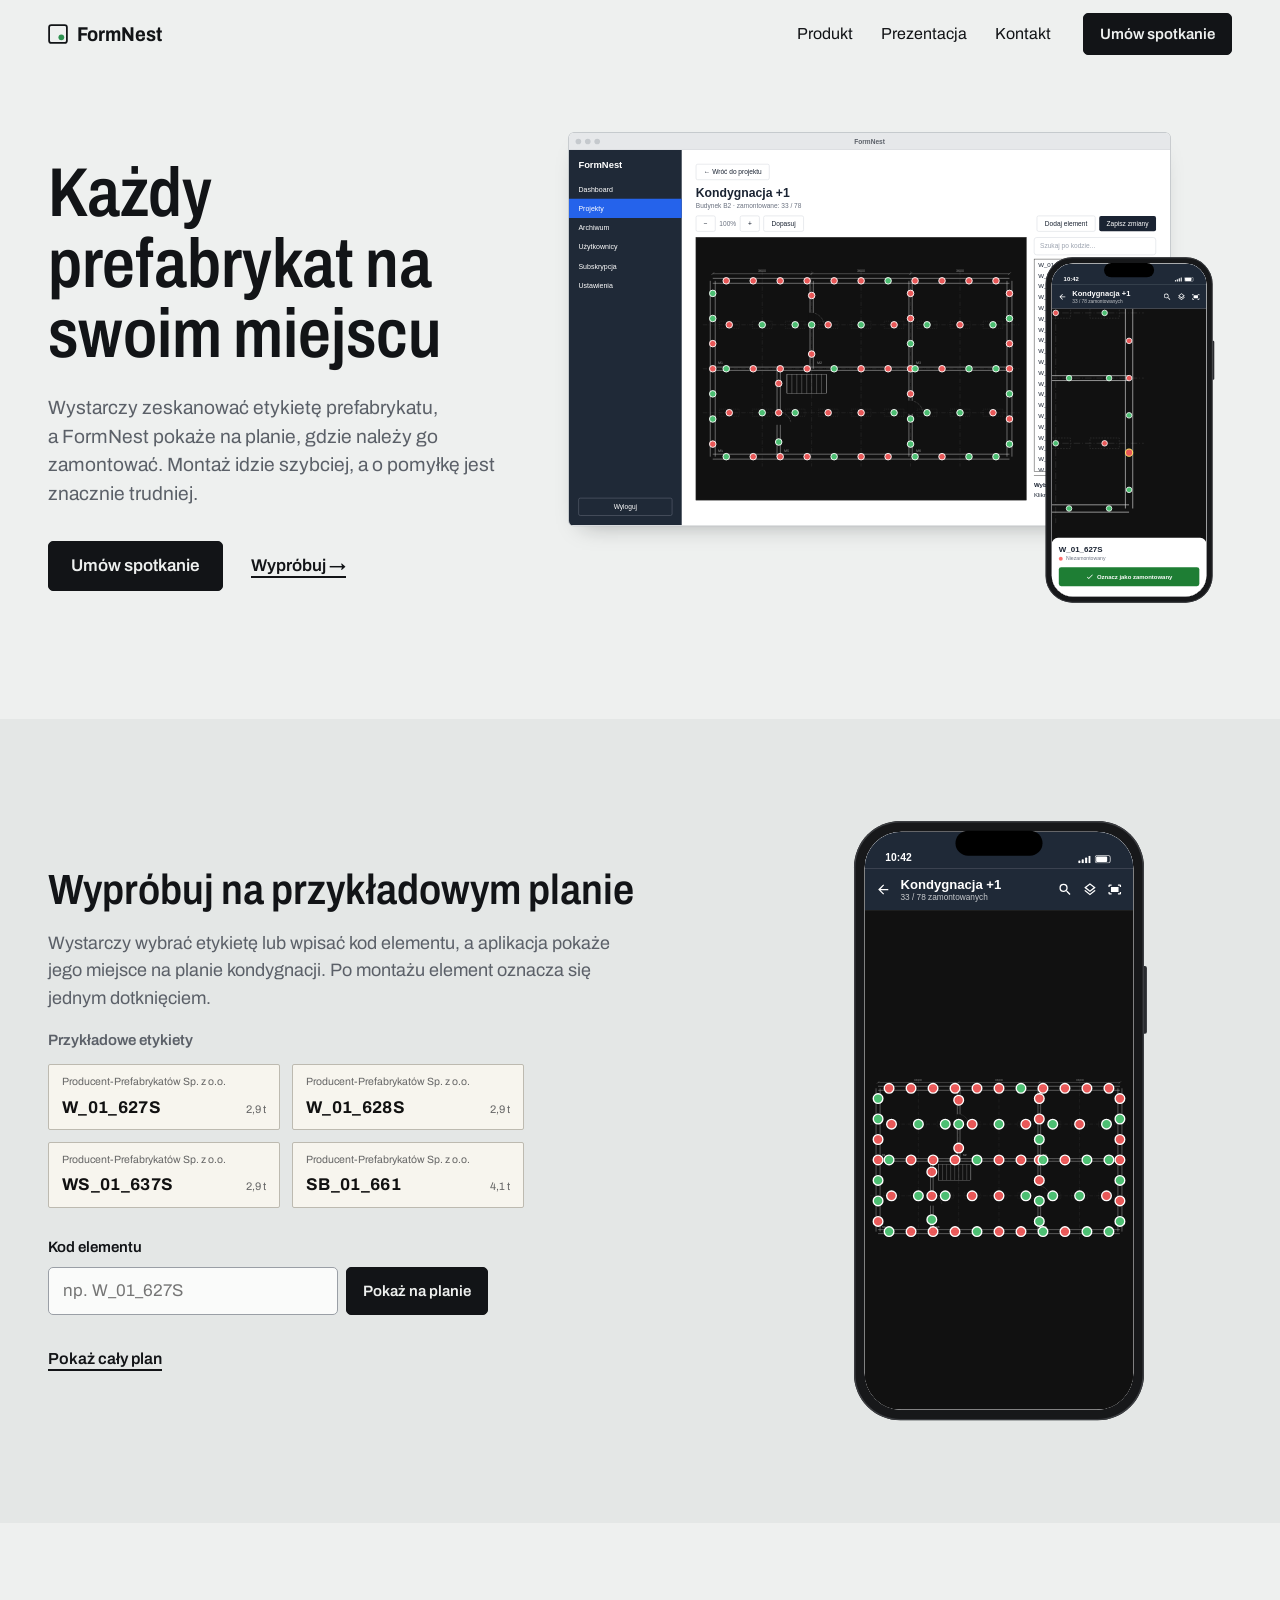
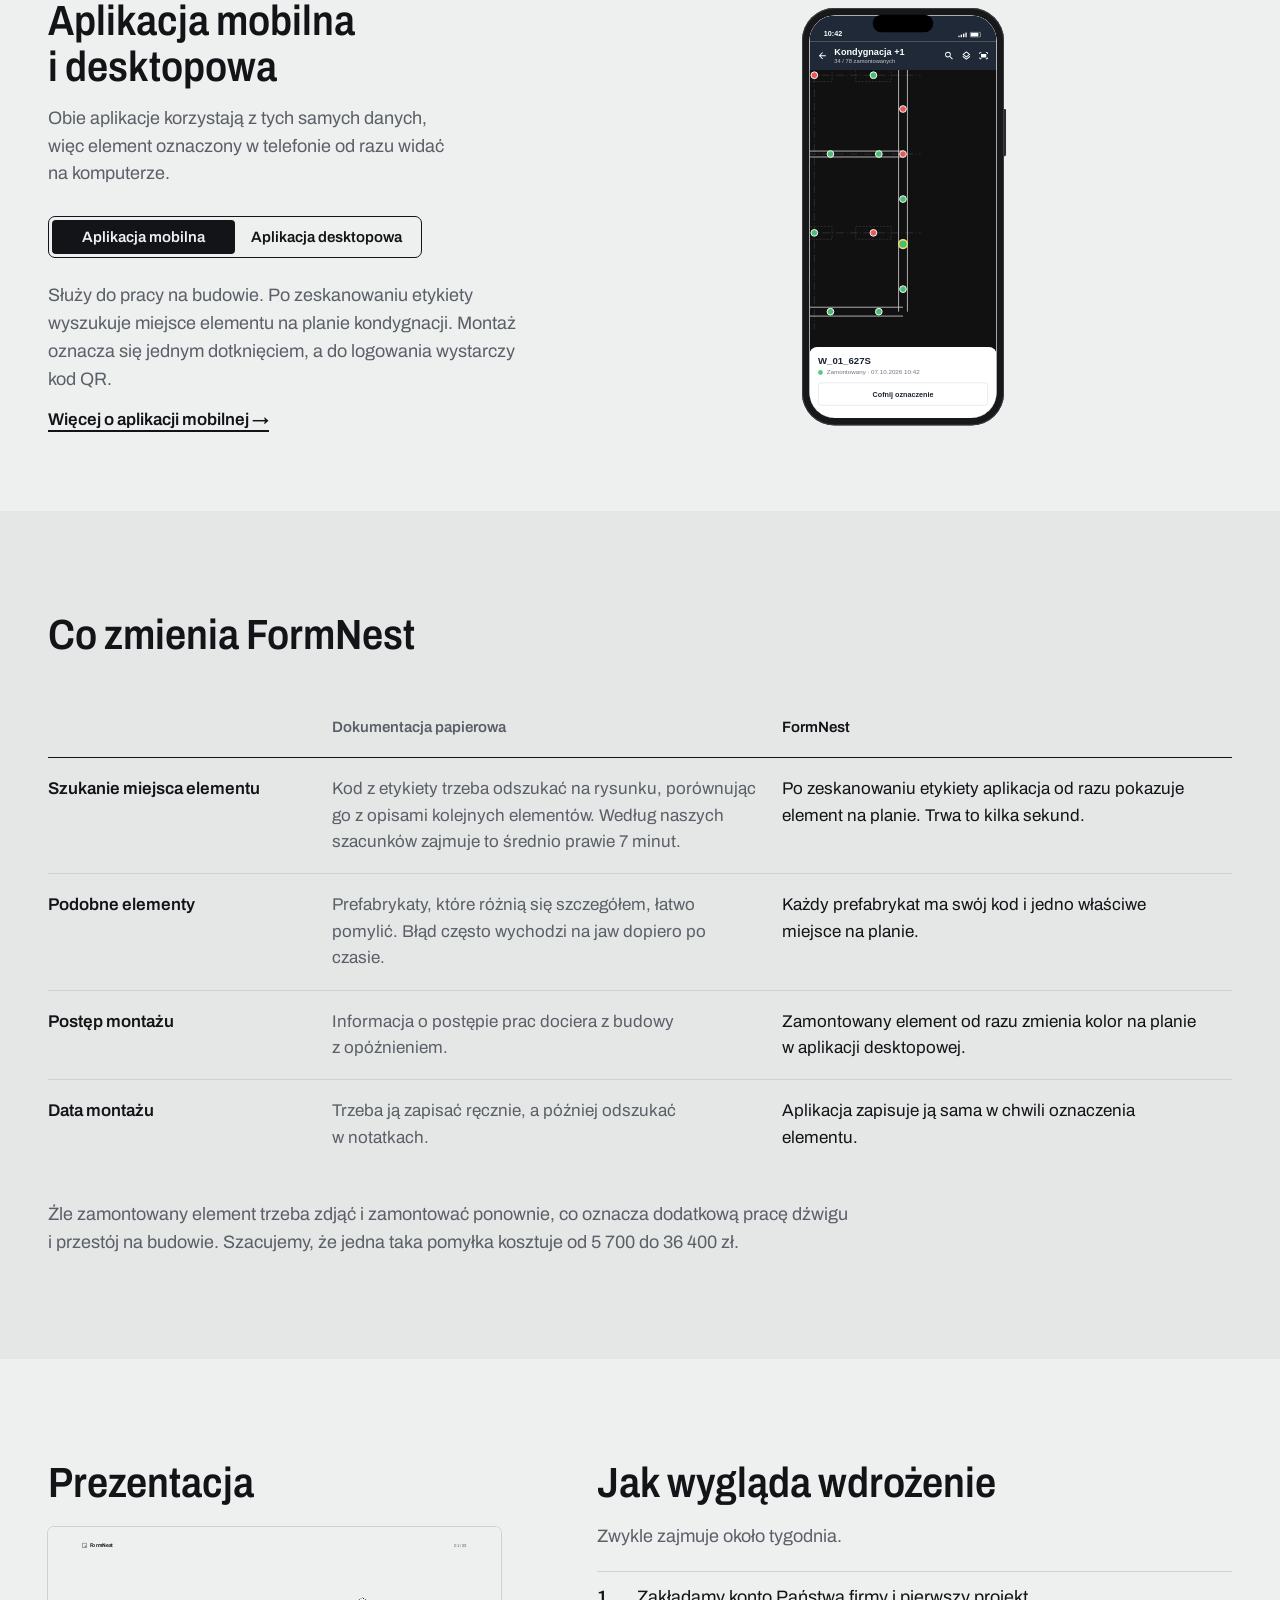
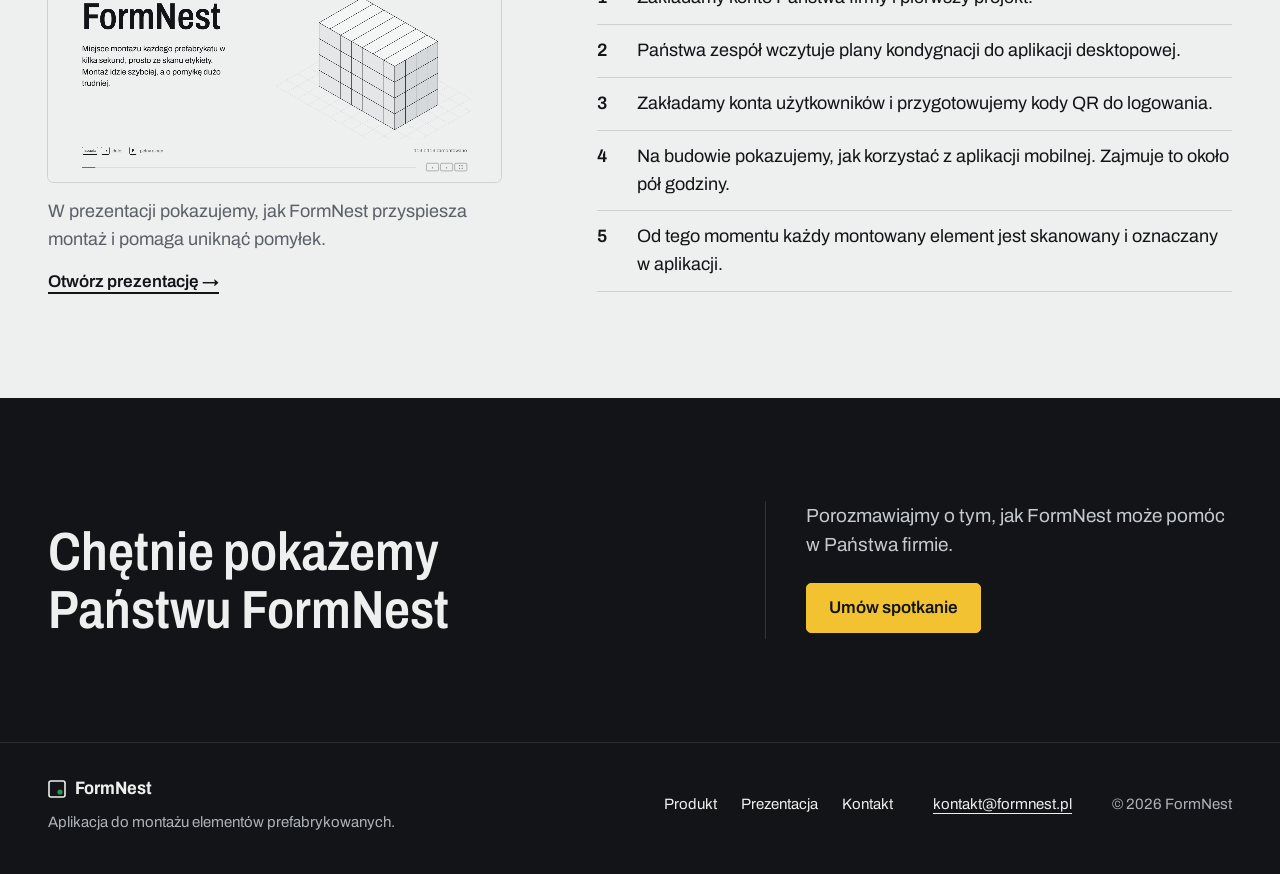
==== index.html @ f55871e3 "Initial commit" ====
<!doctype html>
<html lang="pl">
<head>
<meta charset="utf-8">
<meta name="viewport" content="width=device-width, initial-scale=1">
<title>FormNest · aplikacja do montażu prefabrykatów</title>
<meta name="description" content="Wystarczy zeskanować etykietę prefabrykatu, a FormNest pokaże na planie, gdzie należy go zamontować. Montaż idzie szybciej, a o pomyłkę jest znacznie trudniej.">
<meta property="og:title" content="FormNest · aplikacja do montażu prefabrykatów">
<meta property="og:description" content="Wystarczy zeskanować etykietę prefabrykatu, a FormNest pokaże na planie, gdzie należy go zamontować.">
<meta property="og:type" content="website">
<meta property="og:locale" content="pl_PL">
<meta name="theme-color" content="#EEF0EF">
<link rel="icon" href="favicon.svg" type="image/svg+xml">
<link rel="preconnect" href="https://fonts.googleapis.com">
<link rel="preconnect" href="https://fonts.gstatic.com" crossorigin>
<link href="https://fonts.googleapis.com/css2?family=Archivo:wdth,wght@62..125,300..800&display=swap" rel="stylesheet">
<link rel="stylesheet" href="css/style.css">
</head>
<body>
<a class="skip" href="#tresc">Przejdź do treści</a>
<header class="top" id="top">
  <div class="wrap top-in">
    <a class="brand" href="index.html" aria-label="FormNest, strona główna"><svg width="20" height="20" viewBox="0 0 18 18" aria-hidden="true"><rect x="1" y="1" width="16" height="16" rx="2" fill="none" stroke="currentColor" stroke-width="1.6"/><circle cx="12" cy="12" r="2.6" fill="#2E9150"/></svg>FormNest</a>
    <nav class="menu" id="menu" aria-label="Główna nawigacja">
      <a href="produkt.html">Produkt</a>
      <a href="prezentacja/index.html">Prezentacja</a>
      <a href="kontakt.html">Kontakt</a>
    </nav>
    <a class="btn btn-sm top-cta" href="kontakt.html">Umów spotkanie</a>
    <button class="menu-btn" type="button" aria-expanded="false" aria-controls="menu">Menu</button>
  </div>
</header>

<main id="tresc">
  <section class="hero">
    <div class="wrap hero-grid">
      <div class="hero-copy">
        <h1>Każdy prefabrykat na swoim miejscu</h1>
        <p class="lead">Wystarczy zeskanować etykietę prefabrykatu, a FormNest pokaże na planie, gdzie należy go zamontować. Montaż idzie szybciej, a o pomyłkę jest znacznie trudniej.</p>
        <div class="actions">
          <a class="btn" href="kontakt.html">Umów spotkanie</a>
          <a class="link" href="#demo">Wypróbuj</a>
        </div>
      </div>
      <div data-mock="hero" role="img" aria-label="Aplikacja desktopowa z planem kondygnacji +1 i telefon, na którym zaznaczony jest element W_01_627S"></div>
    </div>
  </section>

  <section class="sec sec-alt" id="demo">
    <div class="wrap demo">
      <div class="demo-copy">
        <h2>Wypróbuj na przykładowym planie</h2>
        <p>Wystarczy wybrać etykietę lub wpisać kod elementu, a aplikacja pokaże jego miejsce na planie kondygnacji. Po montażu element oznacza się jednym dotknięciem.</p>
        <p class="demo-k" id="demo-k">Przykładowe etykiety</p>
        <div class="demo-labels" role="group" aria-labelledby="demo-k"></div>
        <form class="demo-form" id="demo-form" novalidate>
          <label for="demo-code">Kod elementu</label>
          <div class="demo-row">
            <input type="text" id="demo-code" name="code" autocomplete="off" autocapitalize="characters" spellcheck="false" placeholder="np. W_01_627S">
            <button class="btn btn-sm" type="submit">Pokaż na planie</button>
          </div>
          <p class="demo-msg" id="demo-msg" aria-live="polite"></p>
        </form>
        <button class="link demo-reset" type="button" id="demo-reset">Pokaż cały plan</button>
      </div>
      <div class="demo-phone" id="demo-phone" role="group" aria-label="Podgląd aplikacji mobilnej"></div>
    </div>
  </section>

  <section class="sec sec-apps" id="aplikacje">
    <div class="wrap apps" data-switch>
      <div class="apps-side">
        <h2>Aplikacja mobilna i desktopowa</h2>
        <p class="apps-intro">Obie aplikacje korzystają z tych samych danych, więc element oznaczony w telefonie od razu widać na komputerze.</p>
        <div class="switch" role="tablist" aria-label="Aplikacje FormNest">
          <span class="switch-pill" aria-hidden="true"></span>
          <button type="button" role="tab" id="sw-m" aria-controls="ap-m">Aplikacja mobilna</button>
          <button type="button" role="tab" id="sw-d" aria-controls="ap-d">Aplikacja desktopowa</button>
        </div>
        <div class="apps-copy">
          <div class="app-pane" role="tabpanel" id="ap-m" aria-labelledby="sw-m">
            <p>Służy do pracy na budowie. Po zeskanowaniu etykiety wyszukuje miejsce elementu na planie kondygnacji. Montaż oznacza się jednym dotknięciem, a do logowania wystarczy kod QR.</p>
            <a class="link" href="produkt.html#mobilna">Więcej o aplikacji mobilnej</a>
          </div>
          <div class="app-pane" role="tabpanel" id="ap-d" aria-labelledby="sw-d">
            <p>Służy do zarządzania projektami i planami. Plany wczytuje się prosto z projektu CAD, a na bieżąco widać, które elementy są już zamontowane i kiedy.</p>
            <a class="link" href="produkt.html#desktopowa">Więcej o aplikacji desktopowej</a>
          </div>
        </div>
      </div>
      <div class="apps-stage" aria-hidden="true">
        <div class="app-vis is-phone"><div data-mock="crew"></div></div>
        <div class="app-vis is-desk"><div data-mock="sync"></div></div>
      </div>
    </div>
  </section>

  <section class="sec sec-alt" id="porownanie">
    <div class="wrap">
      <header class="sec-head">
        <h2>Co zmienia FormNest</h2>
      </header>
      <div class="table-wrap">
        <table class="compare">
          <thead><tr><th scope="col"><span class="sr">Obszar</span></th><th scope="col">Dokumentacja papierowa</th><th scope="col" class="is-fn">FormNest</th></tr></thead>
          <tbody>
            <tr><th scope="row">Szukanie miejsca elementu</th><td data-label="Dokumentacja papierowa">Kod z etykiety trzeba odszukać na rysunku, porównując go z opisami kolejnych elementów. Według naszych szacunków zajmuje to średnio prawie 7 minut.</td><td class="is-fn" data-label="FormNest">Po zeskanowaniu etykiety aplikacja od razu pokazuje element na planie. Trwa to kilka sekund.</td></tr>
            <tr><th scope="row">Podobne elementy</th><td data-label="Dokumentacja papierowa">Prefabrykaty, które różnią się szczegółem, łatwo pomylić. Błąd często wychodzi na jaw dopiero po czasie.</td><td class="is-fn" data-label="FormNest">Każdy prefabrykat ma swój kod i jedno właściwe miejsce na planie.</td></tr>
            <tr><th scope="row">Postęp montażu</th><td data-label="Dokumentacja papierowa">Informacja o postępie prac dociera z budowy z opóźnieniem.</td><td class="is-fn" data-label="FormNest">Zamontowany element od razu zmienia kolor na planie w aplikacji desktopowej.</td></tr>
            <tr><th scope="row">Data montażu</th><td data-label="Dokumentacja papierowa">Trzeba ją zapisać ręcznie, a później odszukać w notatkach.</td><td class="is-fn" data-label="FormNest">Aplikacja zapisuje ją sama w chwili oznaczenia elementu.</td></tr>
          </tbody>
        </table>
      </div>
      <p class="after-table">Źle zamontowany element trzeba zdjąć i zamontować ponownie, co oznacza dodatkową pracę dźwigu i przestój na budowie. Szacujemy, że jedna taka pomyłka kosztuje od 5 700 do 36 400 zł.</p>
    </div>
  </section>

  <section class="sec" id="start">
    <div class="wrap start">
      <div class="start-deck">
        <h2>Prezentacja</h2>
        <a class="deck-thumb" href="prezentacja/index.html" aria-label="Otwórz prezentację FormNest">
          <iframe src="prezentacja/index.html#2" title="Pierwszy slajd prezentacji FormNest" tabindex="-1" aria-hidden="true" loading="lazy"></iframe>
        </a>
        <p>W prezentacji pokazujemy, jak FormNest przyspiesza montaż i pomaga uniknąć pomyłek.</p>
        <a class="link" href="prezentacja/index.html">Otwórz prezentację</a>
      </div>
      <div class="start-steps">
        <h2>Jak wygląda wdrożenie</h2>
        <p>Zwykle zajmuje około tygodnia.</p>
        <ol class="steps">
          <li>Zakładamy konto Państwa firmy i pierwszy projekt.</li>
          <li>Państwa zespół wczytuje plany kondygnacji do aplikacji desktopowej.</li>
          <li>Zakładamy konta użytkowników i przygotowujemy kody QR do logowania.</li>
          <li>Na budowie pokazujemy, jak korzystać z aplikacji mobilnej. Zajmuje to około pół godziny.</li>
          <li>Od tego momentu każdy montowany element jest skanowany i oznaczany w aplikacji.</li>
        </ol>
      </div>
    </div>
  </section>

  <section class="band">
    <div class="wrap band-in">
      <h2>Chętnie pokażemy Państwu FormNest</h2>
      <div class="band-side">
        <p>Porozmawiajmy o tym, jak FormNest może pomóc w Państwa firmie.</p>
        <a class="btn btn-yel" href="kontakt.html">Umów spotkanie</a>
      </div>
    </div>
  </section>
</main>

<footer class="foot">
  <div class="wrap foot-in">
    <div class="foot-brand">
      <a class="brand" href="index.html"><svg width="18" height="18" viewBox="0 0 18 18" aria-hidden="true"><rect x="1" y="1" width="16" height="16" rx="2" fill="none" stroke="currentColor" stroke-width="1.6"/><circle cx="12" cy="12" r="2.6" fill="#2E9150"/></svg>FormNest</a>
      <p>Aplikacja do montażu elementów prefabrykowanych.</p>
    </div>
    <nav class="foot-nav" aria-label="Stopka"><a href="produkt.html">Produkt</a><a href="prezentacja/index.html">Prezentacja</a><a href="kontakt.html">Kontakt</a></nav>
    <p><a href="mailto:kontakt@formnest.pl">kontakt@formnest.pl</a></p>
    <p class="foot-copy">© 2026 FormNest</p>
  </div>
</footer>

<script src="js/ui.js"></script>
<script src="js/site.js"></script>
</body>
</html>
---- css/style.css ----
/* FormNest · strona. Marka (logo, krój, kolory) jak w prezentacji, układ i komponenty własne strony. */
:root{
  --bg:#EEF0EF; --alt:#E4E7E6; --paper:#FAFBFA;
  --ink:#121417; --ink2:#5B6068; --ink3:#9A9FA6; --hair:#CDD1D4; --hair2:#DADDDF;
  --red:#E0533F; --red-t:#C23B28; --green:#2E9150; --green-t:#237A41; --yel:#F2C230; --label:#F7F5EE;
  --font:"Archivo",Arial,sans-serif;
  --gut:16px; --top:60px;
}
@media (min-width:640px){:root{--gut:32px}}
@media (min-width:1000px){:root{--gut:48px;--top:68px}}

*,*::before,*::after{box-sizing:border-box}
html{scroll-behavior:smooth;scroll-padding-top:calc(var(--top) + 16px);-webkit-text-size-adjust:100%}
body{margin:0;background:var(--bg);color:var(--ink);font-family:var(--font);font-size:18px;line-height:1.55;-webkit-font-smoothing:antialiased}
svg text{font-family:var(--font)}
h1,h2,h3{margin:0;font-weight:600;line-height:1.08;letter-spacing:0;text-wrap:balance}
p{margin:0;text-wrap:pretty}
a{color:inherit}
figure{margin:0}
:focus-visible{outline:2px solid var(--ink);outline-offset:3px}
.sr{position:absolute;width:1px;height:1px;overflow:hidden;clip:rect(0 0 0 0);white-space:nowrap}
.wrap{width:100%;max-width:1320px;margin-inline:auto;padding-inline:var(--gut)}
.skip{position:absolute;left:8px;top:-60px;z-index:100;background:var(--ink);color:var(--bg);padding:10px 14px;border-radius:5px;text-decoration:none}
.skip:focus{top:8px}

h1{font-size:clamp(42px,5.4vw,80px);font-stretch:80%;line-height:1.02}
h2{font-size:clamp(30px,3.3vw,46px);font-stretch:86%}
h3{font-size:clamp(21px,1.8vw,25px);font-stretch:90%;line-height:1.2}
.lead{font-size:clamp(19px,1.5vw,22px);line-height:1.5;color:var(--ink2);max-width:36em}

/* ---------- buttons, links ---------- */
.btn{display:inline-flex;align-items:center;justify-content:center;min-height:50px;padding:0 22px;border:1.5px solid var(--ink);border-radius:5px;background:var(--ink);color:var(--bg);font:600 17px/1.1 var(--font);text-decoration:none;cursor:pointer;white-space:nowrap;transition:background-color .18s ease,border-color .18s ease,color .18s ease}
.btn:hover{background:#2B3036;border-color:#2B3036}
.btn:active{transform:translateY(1px)}
.btn-sm{min-height:42px;padding:0 16px;font-size:15px}
.btn-line{background:transparent;color:var(--ink)}
.btn-line:hover{background:var(--ink);color:var(--bg);border-color:var(--ink)}
.btn-yel{background:var(--yel);border-color:var(--yel);color:var(--ink)}
.btn-yel:hover{background:#F7D46A;border-color:#F7D46A}
.link{padding:0;border:0;background:none;font:600 17px var(--font);color:var(--ink);text-decoration:underline;text-decoration-thickness:1.5px;text-underline-offset:5px;cursor:pointer;transition:color .18s ease}
.link:hover{color:var(--green-t)}
.link::after{content:" →"}

/* ---------- header ---------- */
.top{position:sticky;top:0;z-index:50;background:var(--bg);border-bottom:1px solid transparent;transition:border-color .2s ease}
.top.is-scrolled{border-bottom-color:var(--hair)}
.top-in{display:flex;align-items:center;gap:20px;height:var(--top)}
.brand{display:inline-flex;align-items:center;gap:9px;margin:0;font-weight:700;font-size:20px;font-stretch:90%;text-decoration:none;color:inherit}
.menu{display:flex;gap:4px;margin-left:auto}
.menu a{padding:8px 12px;border-radius:5px;font-size:16px;text-decoration:none;transition:background-color .15s ease}
.menu a:hover{background:var(--alt)}
.menu a[aria-current="page"]{text-decoration:underline;text-decoration-thickness:1.5px;text-underline-offset:6px}
.menu-btn{display:none;min-height:42px;padding:0 14px;border:1.5px solid var(--ink);border-radius:5px;background:none;font:600 15px var(--font);color:var(--ink);cursor:pointer}
@media (max-width:719px){
  .menu{display:none;position:absolute;top:var(--top);left:0;right:0;flex-direction:column;gap:0;padding:4px var(--gut) 18px;background:var(--bg);border-bottom:1px solid var(--hair)}
  .menu.is-open{display:flex}
  .menu a{padding:13px 0;border-radius:0;border-top:1px solid var(--hair2);font-size:19px}
  .menu a:first-child{border-top:0}
  .menu a:hover{background:none}
  .top-cta{margin-left:auto}
  .menu-btn{display:inline-flex;align-items:center}
}
@media (max-width:379px){.top-cta{display:none}.menu-btn{margin-left:auto}}

/* ---------- sections ---------- */
.sec{padding:clamp(72px,8vw,120px) 0}
.sec-alt{background:var(--alt)}
.sec-head{max-width:820px;margin-bottom:clamp(36px,4.5vw,60px)}
.sec-head p{margin-top:16px;font-size:clamp(18px,1.35vw,20px);color:var(--ink2);max-width:38em}
.page-head{padding:clamp(40px,6vw,88px) 0 clamp(40px,5vw,64px)}
.page-head h1{font-size:clamp(36px,4.2vw,60px);font-stretch:84%}
.page-head .lead{margin-top:20px}

/* fixed-size mock-ups scaled to their container */
.frame-box{position:absolute;left:0;top:0;transform-origin:0 0}
[data-mock],.demo-phone,.tour-win{position:relative;width:100%}
.win{position:absolute;left:0;top:0;width:1280px;height:836px;border-radius:10px;overflow:hidden;background:#fff;box-shadow:0 0 0 1.5px #B9BEC2,0 24px 48px -28px rgba(18,20,23,.35)}
.win-bar{position:relative;height:36px;display:flex;align-items:center;gap:8px;padding:0 14px;background:#E6E8EA;border-bottom:1px solid #CFD3D6}
.win-bar i{width:12px;height:12px;border-radius:50%;background:#C5C9CD}
.win-bar span{position:absolute;left:0;right:0;text-align:center;font:600 14px -apple-system,"Helvetica Neue",Arial,sans-serif;color:#5B6068;pointer-events:none}
.win-body{position:relative;width:1280px;height:800px;overflow:hidden}
.win .dk{transform:none}

/* ---------- home: hero ---------- */
.hero{padding:clamp(32px,5vw,72px) 0 clamp(72px,8vw,120px)}
.hero-grid{display:grid;gap:40px;align-items:center}
.hero-copy .lead{margin-top:24px}
.actions{display:flex;flex-wrap:wrap;align-items:center;gap:16px 28px;margin-top:32px}
@media (min-width:1000px){.hero-grid{grid-template-columns:minmax(0,5fr) minmax(0,7fr);gap:48px}}

/* ---------- home: demo ---------- */
.demo{display:grid;gap:40px;align-items:center}
.demo-copy>p{margin-top:16px;color:var(--ink2);max-width:34em}
.demo-k{margin-top:32px;font-size:15px;font-weight:600}
.demo-labels{display:grid;grid-template-columns:repeat(2,minmax(0,232px));gap:12px;margin-top:12px}
.lab{display:block;padding:9px 13px 8px;background:var(--label);border:1px solid #BDBAB0;border-radius:2px;font:inherit;text-align:left;color:#111;cursor:pointer;transition:transform .15s ease,box-shadow .15s ease,border-color .15s ease}
.lab small{display:block;font-size:10.5px;color:#666;white-space:nowrap}
@media (max-width:479px){.lab{padding:8px 10px 7px}.lab small{white-space:normal}.lab-row{gap:6px}.lab-row b{font-size:15px;letter-spacing:0}}
.lab-row{display:flex;justify-content:space-between;align-items:baseline;gap:12px;margin-top:4px}
.lab-row b{font-size:17px;letter-spacing:.02em;font-variant-numeric:tabular-nums}
.lab-row span{font-size:11px;color:#666;white-space:nowrap}
.lab:hover{transform:translateY(-2px);border-color:var(--ink)}
.lab[aria-pressed="true"]{border-color:var(--ink);box-shadow:0 0 0 2px var(--ink)}
.demo-form{margin-top:28px;max-width:440px}
.demo-form label{display:block;margin-bottom:8px;font-size:15px;font-weight:600}
.demo-row{display:flex;gap:8px}
.demo-row input{flex:1;min-width:0}
.demo-msg{min-height:1.5em;margin-top:8px;font-size:15px;color:var(--ink2)}
.hint{padding:0;border:0;background:none;font:600 15px var(--font);color:var(--ink);text-decoration:underline;text-underline-offset:3px;cursor:pointer}
.hint:hover{color:var(--green-t)}
.demo-reset{font-size:16px}
.demo-reset::after{content:""}
.demo-phone{max-width:290px;justify-self:center}
.demo-phone .act{cursor:pointer}
.demo-phone .act:focus-visible{outline:3px solid var(--yel);outline-offset:2px}
.demo-phone .mb-plan g{cursor:pointer}
@media (min-width:1000px){.demo{grid-template-columns:minmax(0,7fr) minmax(0,5fr);gap:64px}}

/* ---------- tabs (segmented) ---------- */
.seg{display:inline-flex;max-width:100%;overflow-x:auto;border:1.5px solid var(--ink);border-radius:6px;scrollbar-width:none}
.seg::-webkit-scrollbar{display:none}
.seg [role="tab"]{flex:none;padding:10px 18px;border:0;border-left:1.5px solid var(--ink);background:none;font:600 16px var(--font);color:var(--ink);cursor:pointer;white-space:nowrap;transition:background-color .15s ease,color .15s ease}
.seg [role="tab"]:first-child{border-left:0}
.seg [role="tab"]:hover{background:var(--alt)}
.seg [role="tab"][aria-selected="true"]{background:var(--ink);color:var(--bg)}
.seg [role="tab"]:focus-visible{outline-offset:-5px;outline-color:var(--yel)}
@media (max-width:719px){
  .seg{display:flex;flex-wrap:wrap;gap:6px;border:0;overflow:visible}
  .seg [role="tab"]{padding:9px 14px;border:1.5px solid var(--ink);border-radius:5px;font-size:15px}
  .seg [role="tab"]:first-child{border-left:1.5px solid var(--ink)}
}


/* home: mobile / desktop switch */
.sec-apps{padding:clamp(56px,6vw,96px) 0;overflow-x:clip}
.apps{display:grid;gap:32px}
.apps-intro{margin-top:14px;color:var(--ink2);max-width:30em}
.switch{position:relative;display:inline-grid;grid-template-columns:1fr 1fr;margin-top:28px;padding:3px;border:1.5px solid var(--ink);border-radius:7px;max-width:100%}
.switch-pill{position:absolute;top:3px;bottom:3px;left:3px;width:calc(50% - 3px);border-radius:4px;background:var(--ink);transform:translateX(calc(var(--i, 0) * 100%));transition:transform .45s cubic-bezier(.65,0,.35,1)}
.switch [role="tab"]{position:relative;z-index:1;padding:9px 16px;border:0;background:none;font:600 15px var(--font);color:var(--ink);cursor:pointer;white-space:nowrap;transition:color .3s ease}
.switch [role="tab"][aria-selected="true"]{color:var(--bg)}
.switch [role="tab"]:focus-visible{outline:2px solid var(--yel);outline-offset:-2px;border-radius:4px}
@media (max-width:419px){.switch{display:grid}.switch [role="tab"]{padding:9px 6px;font-size:14px}}
.apps-copy{display:grid;margin-top:24px}
.app-pane{grid-area:1/1;opacity:0;transform:translateY(10px);transition:opacity .3s ease,transform .5s cubic-bezier(.2,.7,.2,1)}
.app-pane.is-on{opacity:1;transform:none;transition-delay:.12s}
.app-pane p{color:var(--ink2);max-width:30em}
.app-pane .link{display:inline-block;margin-top:16px}
/* the stage takes the height of the text column; mock-ups size themselves from it */
.apps-stage{position:relative;aspect-ratio:4/5;container-type:size}
.app-vis{position:absolute;inset:0;display:grid;place-items:center;opacity:0;transition:opacity .35s ease,transform .6s cubic-bezier(.2,.7,.2,1)}
.app-vis.is-phone{transform:translateX(-28px) scale(.97)}
.app-vis.is-desk{transform:translateX(28px) scale(.97)}
.app-vis.is-on{opacity:1;transform:none;transition-delay:.06s}
.app-vis.is-phone [data-mock]{width:auto;height:96cqh}
.app-vis.is-desk [data-mock]{width:min(100cqw,calc(96cqh * 1280 / 836))}
@media (min-width:600px){.apps-stage{aspect-ratio:16/11}}
@media (min-width:1000px){
  .apps{grid-template-columns:minmax(0,5fr) minmax(0,7fr);grid-template-rows:minmax(420px,auto);gap:56px;align-items:stretch}
  .apps-stage{aspect-ratio:auto}
}

/* ---------- tables ---------- */
.table-wrap{overflow-x:auto}
.compare{width:100%;border-collapse:collapse;font-size:17px}
.compare th,.compare td{padding:18px 24px 18px 0;text-align:left;vertical-align:top;border-top:1px solid var(--hair)}
.compare thead th{padding-top:0;border-top:0;border-bottom:1.5px solid var(--ink);font-size:15px;font-weight:600;color:var(--ink2)}
.compare tbody th{width:24%;font-weight:600}
.compare td{width:38%;color:var(--ink2)}
.compare td.is-fn,.compare thead th.is-fn{color:var(--ink)}
.after-table{margin-top:32px;max-width:46em;color:var(--ink2)}
.after-table .link{font-size:inherit}
@media (max-width:719px){
  .compare,.compare tbody,.compare tr,.compare th,.compare td{display:block;width:auto !important}
  .compare thead{display:none}
  .compare tr{padding:16px 0;border-top:1px solid var(--hair)}
  .compare th,.compare td{padding:0;border:0}
  .compare td{margin-top:10px}
  .compare td::before{content:attr(data-label);display:block;font-size:13px;font-weight:600;color:var(--ink2)}
}

/* home: start */
.start{display:grid;gap:56px}
.deck-thumb{display:block;position:relative;margin-top:20px;aspect-ratio:16/9;border-radius:6px;overflow:hidden;box-shadow:0 0 0 1px var(--hair);transition:box-shadow .18s ease}
.deck-thumb:hover{box-shadow:0 0 0 2px var(--ink)}
.deck-thumb iframe{display:block;width:100%;height:100%;border:0;pointer-events:none}
.start-deck p,.start-steps>p{margin-top:16px;color:var(--ink2);max-width:32em}
.start .link{display:inline-block;margin-top:18px}
.steps{margin:20px 0 0;padding:0;list-style:none;counter-reset:s}
.steps li{display:grid;grid-template-columns:40px minmax(0,1fr);padding:12px 0;border-top:1px solid var(--hair);counter-increment:s}
.steps li:last-child{border-bottom:1px solid var(--hair)}
.steps li::before{content:counter(s);font-weight:600}
@media (min-width:1000px){.start{grid-template-columns:minmax(0,5fr) minmax(0,7fr);gap:96px}}

/* band + footer */
.band{padding:clamp(64px,8vw,104px) 0;background:var(--ink);color:var(--bg)}
.band :focus-visible{outline-color:var(--yel)}
.band-in{display:grid;gap:24px}
.band h2{font-size:clamp(32px,4.2vw,58px);font-stretch:82%;max-width:14em}
.band-side p{font-size:19px;color:#C5CACE;max-width:26em}
.band-side .btn{margin-top:24px}
@media (min-width:900px){.band-in{grid-template-columns:minmax(0,7fr) minmax(0,5fr);gap:64px;align-items:end}.band-side{padding-bottom:6px;border-left:1px solid #2F343A;padding-left:40px}}
/* a one-line heading sits in the middle of the text and button, not at their bottom */
@media (min-width:900px){.band.is-short .band-in{align-items:center}.band.is-short .band-side{padding-bottom:0}}
.foot{padding:32px 0 40px;background:var(--ink);color:#AEB3B8;border-top:1px solid #2A2E33;font-size:15px}
.foot :focus-visible{outline-color:var(--yel)}
.foot-in{display:grid;gap:20px}
.foot .brand{color:var(--bg);font-size:18px}
.foot-brand p{margin-top:6px}
.foot-nav{display:flex;flex-wrap:wrap;gap:8px 24px}
.foot a{color:var(--bg);text-underline-offset:4px}
.foot-nav a{text-decoration:none}
.foot-nav a:hover{text-decoration:underline}
@media (min-width:900px){.foot-in{grid-template-columns:minmax(0,4fr) auto auto auto;align-items:center;gap:40px}.foot-copy{text-align:right}}

/* ---------- product page ---------- */

.phones{display:grid;grid-template-columns:repeat(2,minmax(0,1fr));gap:32px 20px}
.phones figcaption{margin-top:12px;font-size:15px;color:var(--ink2)}
@media (min-width:900px){.phones{grid-template-columns:repeat(4,minmax(0,1fr));gap:32px}}
.prose-cols{display:grid;gap:16px 48px;margin-top:48px;color:var(--ink2)}
@media (min-width:900px){.prose-cols{grid-template-columns:1fr 1fr}}
.tour .seg{margin-bottom:28px}
.tour-cap{margin-top:22px;max-width:40em;color:var(--ink2)}
.tour-cap[hidden]{display:none}
.tour-cap b{color:var(--ink);font-weight:600}
.tour-win .dk-nav li,.tour-win .dk-table tbody tr,.tour-win .dk-btn2{cursor:pointer}

.dxf-view{position:relative;aspect-ratio:1200/760;border-radius:6px;overflow:hidden;box-shadow:0 0 0 1px var(--hair);--pos:50%;touch-action:pan-y}
.dxf-before,.dxf-after{position:absolute;inset:0}
.dxf-view svg{display:block;width:100%;height:100%}
.dxf-before{background:var(--paper)}
.dxf-after{clip-path:inset(0 0 0 var(--pos))}
.dxf-handle{position:absolute;top:0;bottom:0;left:var(--pos);width:0;pointer-events:none}
.dxf-handle::before{content:"";position:absolute;top:0;bottom:0;left:-1px;width:2px;background:var(--yel)}
.dxf-handle span{position:absolute;top:50%;left:-22px;width:44px;height:44px;margin-top:-22px;border-radius:50%;background:var(--yel);border:1.5px solid var(--ink);display:grid;place-items:center;font-weight:700;font-size:15px}
.dxf-view input{position:absolute;inset:0;width:100%;height:100%;margin:0;opacity:0;cursor:ew-resize}
.dxf-view:has(input:focus-visible) .dxf-handle span{outline:2px solid var(--ink);outline-offset:3px}
.dxf-tags{display:flex;justify-content:space-between;gap:16px;margin-top:14px;font-size:15px}
.dxf-tags b{font-weight:600}
.dxf-tags span{display:block;color:var(--ink2)}
.dxf-tags>div:last-child{text-align:right}



.faq{display:grid;gap:28px}
.faq-head p{margin-top:14px;max-width:22em;color:var(--ink2)}
.faq-list details{border-top:1px solid var(--hair)}
.faq-list details:last-child{border-bottom:1px solid var(--hair)}
.faq-list summary{display:flex;justify-content:space-between;align-items:baseline;gap:24px;padding:19px 0;list-style:none;cursor:pointer;font-size:19px;font-weight:600;font-stretch:94%;line-height:1.3}
.faq-list summary::-webkit-details-marker{display:none}
.faq-list summary::after{content:"+";flex:none;font-size:26px;font-weight:400;line-height:.8;transition:transform .2s ease}
.faq-list details[open] summary::after{transform:rotate(45deg)}
.faq-list summary:hover{text-decoration:underline;text-underline-offset:4px;text-decoration-thickness:1.5px}
.faq-list details p{max-width:44em;padding-bottom:20px;color:var(--ink2)}
@media (min-width:1000px){.faq{grid-template-columns:minmax(0,4fr) minmax(0,8fr);gap:64px}}

/* ---------- contact page ---------- */
.contact-page{padding:clamp(40px,6vw,88px) 0 clamp(72px,8vw,120px)}
.contact{display:grid;gap:48px}
.contact-main h1{font-size:clamp(36px,4.2vw,60px);font-stretch:84%}
.contact-main .lead{margin-top:20px}
.contact-main .lead a{color:var(--ink);text-underline-offset:4px;text-decoration-thickness:1.5px;white-space:nowrap}
.form{display:grid;gap:20px;margin-top:36px}
.form-row{display:grid;gap:20px}
@media (min-width:640px){.form-row{grid-template-columns:1fr 1fr}}
.form label,.choice legend{display:block;margin-bottom:6px;padding:0;font-size:15px;font-weight:600}
.form label span{font-weight:400;color:var(--ink2)}
input[type=text],input[type=email],input[type=tel],select,textarea{display:block;width:100%;min-height:48px;padding:10px 14px;border:1.5px solid var(--ink3);border-radius:5px;background:var(--paper);font:17px var(--font);color:var(--ink);transition:border-color .15s ease}
textarea{min-height:120px;resize:vertical;line-height:1.5}
input[type=text]:hover,input[type=email]:hover,input[type=tel]:hover,textarea:hover{border-color:var(--ink2)}
input[type=text]:focus,input[type=email]:focus,input[type=tel]:focus,textarea:focus{outline:none;border-color:var(--ink);box-shadow:0 0 0 3px rgba(242,194,48,.6)}
.choice{margin:0;padding:0;border:0;min-width:0}
.choice-opts{display:grid;grid-template-columns:repeat(3,minmax(0,1fr));border:1.5px solid var(--ink3);border-radius:5px;overflow:hidden;background:var(--paper)}
.choice-opts label{position:relative;margin:0;font-weight:600}
.choice-opts label+label{border-left:1.5px solid var(--ink3)}
.choice-opts input{position:absolute;inset:0;opacity:0;margin:0;cursor:pointer}
.choice-opts span{display:flex;align-items:center;justify-content:center;min-height:45px;padding:0 8px;font-size:16px;color:var(--ink);transition:background-color .15s ease,color .15s ease}
.choice-opts label:hover span{background:var(--alt)}
.choice-opts input:checked+span{background:var(--ink);color:var(--bg)}
.choice-opts input:focus-visible+span{box-shadow:inset 0 0 0 3px var(--yel)}
.form-foot{display:flex;align-items:center;gap:16px}
.form-done{padding:18px 20px;background:var(--paper);box-shadow:0 0 0 1px var(--hair)}
.form-done[hidden]{display:none}
.form-done b{display:block;font-weight:600}
.form-done.is-error{box-shadow:0 0 0 1px var(--red)}
.form-done.is-error b{color:var(--red-t)}
.form-done a{color:var(--ink);text-underline-offset:3px}
.btn:disabled{cursor:default;opacity:.55;transform:none}
.btn:disabled:hover{background:var(--ink);border-color:var(--ink)}
/* honeypot for bots, kept out of sight and out of the tab order */
.form-trap{position:absolute;left:-9999px;width:1px;height:1px;overflow:hidden}
.contact-art{margin:0}
.build{position:relative;aspect-ratio:780/600;user-select:none}
.build svg{display:block;width:100%;height:100%;overflow:visible}
.build polygon{transition:fill .15s ease}
.build-tag{position:absolute;left:0;top:0;z-index:2;min-width:150px;padding:7px 11px 6px;background:var(--label);border:1px solid #BDBAB0;font:11px Arial,sans-serif;color:#555;pointer-events:none;opacity:0;transform:translate(-50%,calc(-100% - 14px));transition:opacity .15s ease}
.build-tag.is-on{opacity:1}
.build-tag b{display:block;margin-top:2px;font-size:16px;letter-spacing:.02em;color:#111}
.contact-art figcaption{display:grid;gap:2px;margin-top:8px;font-size:15px;color:var(--ink2)}
.build-count{font-weight:600;color:var(--ink);font-variant-numeric:tabular-nums}
@media (min-width:1000px){.contact{grid-template-columns:minmax(0,6fr) minmax(0,6fr);gap:72px;align-items:start}.contact-art{position:sticky;top:calc(var(--top) + 32px)}}

@media (prefers-reduced-motion:reduce){
  html{scroll-behavior:auto}
  *,*::before,*::after{transition-duration:.01ms !important}
}

/* =========================================================
   App mock-ups (same markup as the presentation, from js/ui.js)
   ========================================================= */

.phone{position:absolute;left:0;top:0;width:300px;height:620px;border-radius:48px;background:#17181A;padding:11px;box-shadow:inset 0 0 0 1.5px #3B3D41;transform-origin:0 0}
.phone::before{content:"";position:absolute;right:-3px;top:150px;width:3px;height:70px;border-radius:0 2px 2px 0;background:#2A2C30}
.phone .screen{border-radius:38px;overflow:hidden;height:100%;position:relative;background:#fff}
.phone .island{position:absolute;top:10px;left:50%;width:90px;height:26px;margin-left:-45px;border-radius:14px;background:#000;z-index:30}

/* desktop app (1280x800, scaled into the laptop screen) */
.dk{position:absolute;left:0;top:0;width:1280px;height:799px;transform-origin:0 0;transform:scale(.6156);display:flex;background:#fff;font-family:-apple-system,"Helvetica Neue",Arial,sans-serif;color:#1a2332;line-height:normal}
.dk-side{flex:0 0 240px;background:#1f2937;color:#fff;display:flex;flex-direction:column;padding:20px 0}
.dk-logo{padding:0 20px 20px;font-size:20px;font-weight:700}
.dk-nav{list-style:none;margin:0;padding:0;flex:1}
.dk-nav li{padding:12px 20px;font-size:15px}
.dk-nav li.on{background:#2563eb}
.dk-out{margin:0 20px;padding:10px;border:1px solid #6b7280;border-radius:4px;text-align:center;font-size:14px}
.dk-main{flex:1;position:relative;overflow:hidden}
.dk-page{position:absolute;inset:0;padding:30px}
.dk h1{font-size:30px;margin:0 0 8px;font-weight:700;font-stretch:100%;line-height:normal}
.dk-head{display:flex;justify-content:space-between;align-items:center;margin-bottom:8px}
.dk-btn{display:inline-block;padding:8px 16px;border-radius:4px;font-size:14px;background:#1a2332;color:#fff}
.dk-btn2{display:inline-block;padding:8px 16px;border-radius:4px;font-size:14px;border:1px solid #d1d5db;color:#1a2332;background:#fff}
.dk-muted{color:#6b7280;font-size:14px}
.dk-stats{display:grid;grid-template-columns:1fr 1fr;gap:16px;margin-top:20px;max-width:720px}
.dk-card{border:1px solid #e5e7eb;border-radius:8px;padding:20px 24px}
.dk-card .l{font-size:13px;color:#6b7280;margin-bottom:4px}
.dk-card .v{font-size:28px;font-weight:700;margin-bottom:8px;font-variant-numeric:tabular-nums}
.dk-track{background:#e5e7eb;border-radius:8px;height:8px;overflow:hidden}
.dk-track i{display:block;height:100%;background:#2563eb}
.dk-card .v small{font-size:16px;font-weight:500;color:#6b7280}
.dk-list{border:1px solid #e5e7eb;border-radius:8px}
.dk-row{display:grid;grid-template-columns:1fr 200px 90px;gap:16px;align-items:center;padding:12px 16px;border-bottom:1px solid #e5e7eb;font-size:14px}
.dk-row:last-child{border-bottom:0}
.dk-row b{display:block}
.dk h2{font-size:20px;margin:30px 0 12px;font-stretch:100%}
.dk-table{width:100%;border-collapse:collapse;margin-top:24px;font-size:14px}
.dk-table th{text-align:left;padding:10px 16px;border-bottom:2px solid #1a2332;font-weight:600}
.dk-table td{padding:10px 16px;border-bottom:1px solid #e5e7eb}
.dk-chip{display:inline-block;padding:3px 9px;border-radius:4px;font-size:12px;background:#e8f0fe;color:#1d4ed8}
.dk-plan-tb{display:flex;align-items:center;gap:8px;margin:12px 0}
.dk-plan-tb .sp{flex:1}
.dk-ws{display:flex;gap:16px;height:616px}
.dk-vp{flex:1;background:#111;border:1px solid #333;position:relative;overflow:hidden}
.dk-vp svg{position:absolute;inset:0;width:100%;height:100%}
.dk-ps{width:260px;display:flex;flex-direction:column;gap:8px}
.dk-in{border:1px solid #d1d5db;border-radius:6px;padding:9px 12px;font-size:14px;color:#9ca3af;min-height:38px}
.dk-in.filled{color:#1a2332}
.dk-el{flex:1;border:1px solid #333;list-style:none;margin:0;padding:0;overflow:hidden;background:#fff}
.dk-el li{padding:4px 8px;font-size:13px;display:flex;justify-content:space-between}
.dk-el li i{width:9px;height:9px;border-radius:50%;align-self:center}
.dk-el li.sel{background:rgba(255,224,102,.35)}
.dk-panel{border-top:1px solid #333;padding-top:8px;font-size:13px;line-height:1.7}
.dk-drop{margin-top:22px;border:2px dashed #d1d5db;border-radius:8px;height:200px;display:grid;place-items:center;color:#6b7280;font-size:16px;text-align:center}
.dk-modal{position:absolute;inset:0;background:rgba(17,24,39,.45);display:grid;place-items:center}
.dk-modal>div{background:#fff;border-radius:8px;padding:28px 32px;width:420px}
.dk-modal h3{margin:0 0 16px;font-size:20px;font-stretch:100%;line-height:normal}

/* mobile app (390x839, scaled into the phone screen) */
.mb{position:absolute;left:0;top:0;width:390px;height:839px;transform-origin:0 0;transform:scale(.7128);overflow:hidden;background:#F3F4F6;font-family:-apple-system,Roboto,"Helvetica Neue",Arial,sans-serif;color:#1A2332;line-height:normal}
.mb-scr{position:absolute;inset:0;background:#F3F4F6;overflow:hidden}
.mb-status{height:54px;display:flex;justify-content:space-between;align-items:flex-end;padding:0 30px 8px;font-size:15px;font-weight:600}
.mb-bar{background:#1F2937;color:#fff;padding:0 16px;height:60px;display:flex;align-items:center;gap:14px;font-size:19px;font-weight:700}
.mb-bar small{display:block;font-size:12px;font-weight:400;opacity:.75}
.mb-bar .sp{flex:1}
.mb-body{padding:18px 16px}
.mb-h{font-size:22px;font-weight:700;margin:0 0 2px}
.mb-m{color:#6B7280;font-size:13px}
.mb-card{background:#fff;border-radius:12px;padding:14px 16px;margin-top:12px;display:flex;align-items:center;gap:10px}
.mb-card .t{flex:1}
.mb-card b{font-size:16px;font-weight:600;display:block}
.mb-btn{display:flex;align-items:center;justify-content:center;gap:8px;height:48px;border-radius:6px;font-size:15px;font-weight:600}
.mb-btn.blue{background:#2563EB;color:#fff}
.mb-btn.green{background:#1E7E34;color:#fff}
.mb-btn.out{border:1px solid #D1D5DB;color:#1A2332;background:#fff}
.mb-cam{position:absolute;left:0;right:0;top:114px;bottom:0;background:#1d1f22;overflow:hidden}
.mb-frame{position:absolute;left:50%;top:42%;width:250px;height:250px;margin:-125px 0 0 -125px}
.mb-hint{position:absolute;left:0;right:0;bottom:120px;text-align:center;color:rgba(255,255,255,.8);font-size:14px}
.mb-manual{position:absolute;left:50%;bottom:50px;transform:translateX(-50%);color:#fff;border:1px solid rgba(255,255,255,.5);border-radius:20px;padding:9px 18px;font-size:14px;white-space:nowrap}
.mb-plan{position:absolute;left:0;right:0;top:114px;bottom:0;background:#111;overflow:hidden}
.mb-plan svg{position:absolute;inset:0;width:100%;height:100%}
.mb-sheet{position:absolute;left:0;right:0;bottom:0;background:#fff;border-radius:16px 16px 0 0;padding:18px 18px 26px;transform:translateY(105%)}
.mb-sheet .code{font-size:20px;font-weight:700}
.mb-sheet .row{display:flex;align-items:center;gap:8px;margin:4px 0 14px;font-size:13px;color:#6B7280}
.mb-sheet .row i{width:10px;height:10px;border-radius:50%;display:inline-block}
.tap{position:absolute;width:44px;height:44px;margin:-22px 0 0 -22px;border-radius:50%;border:2px solid rgba(18,20,23,.75);background:rgba(18,20,23,.12);opacity:0;pointer-events:none;z-index:40}
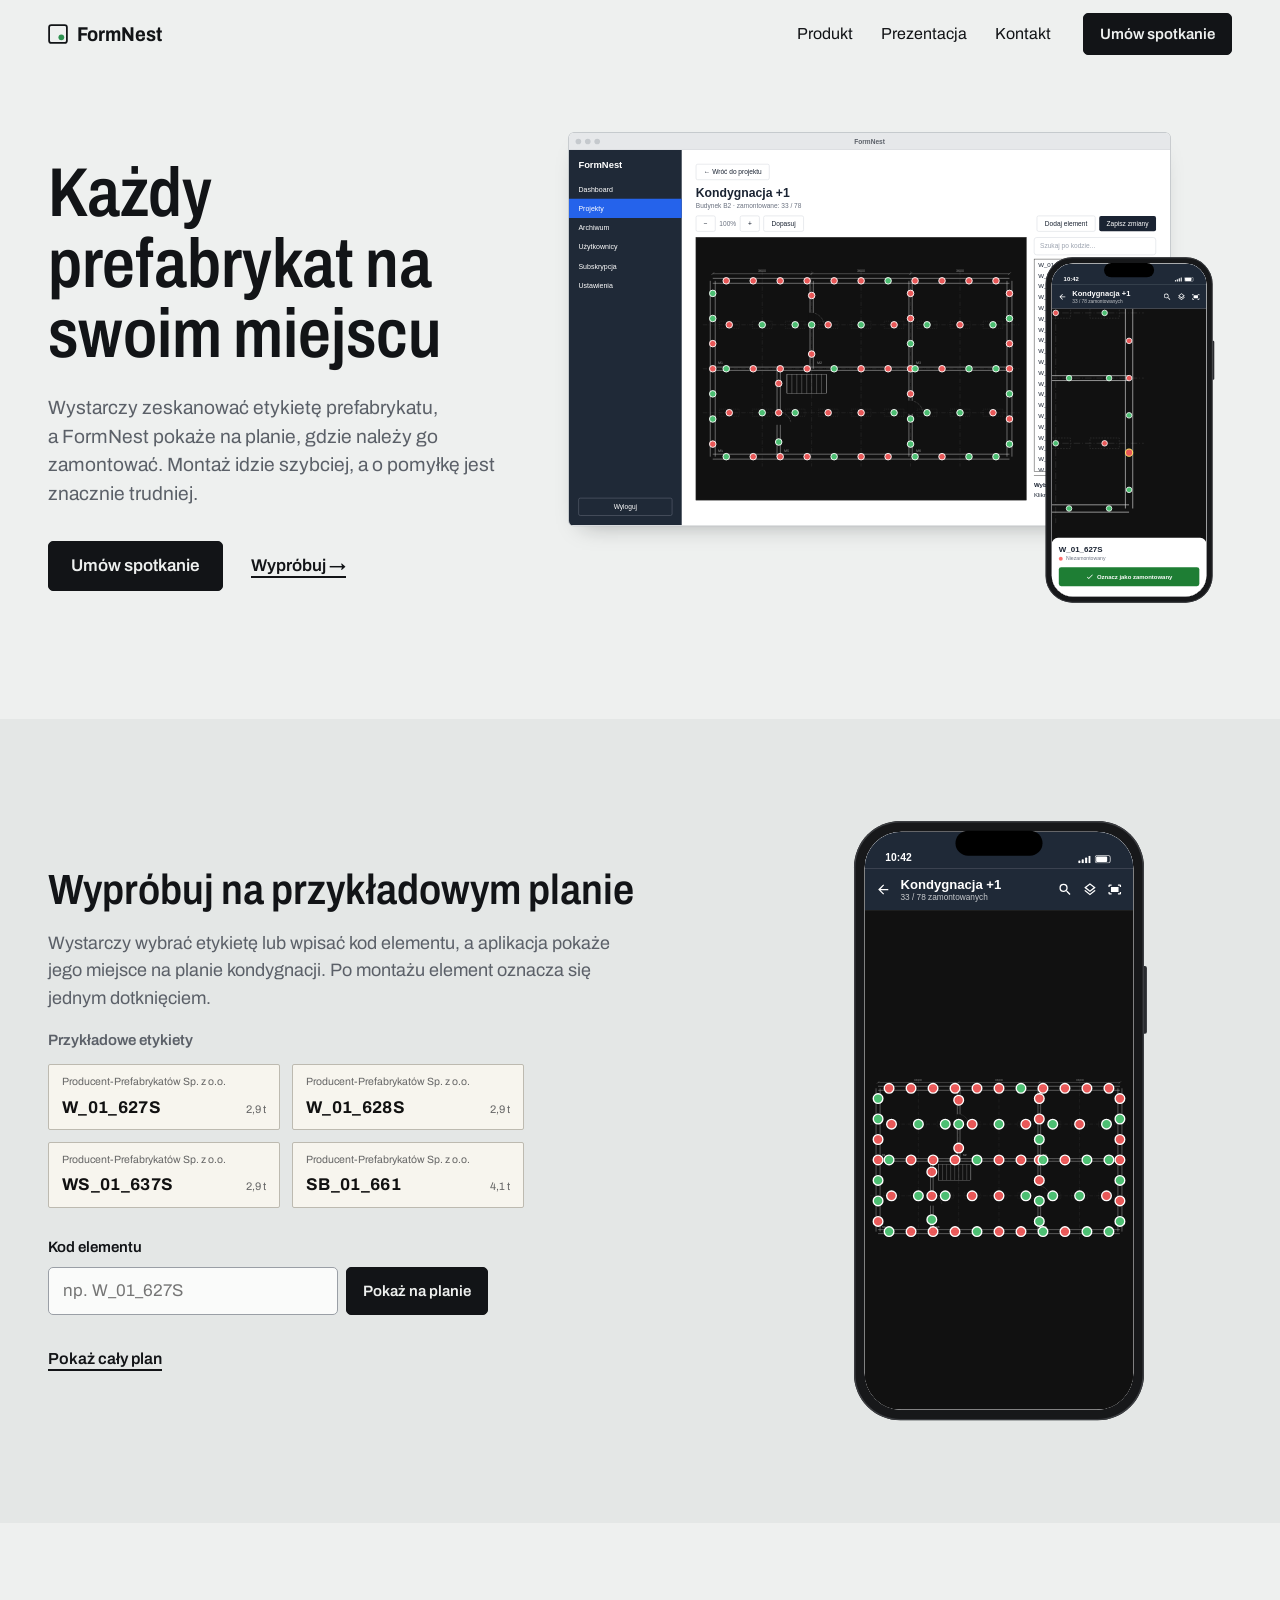
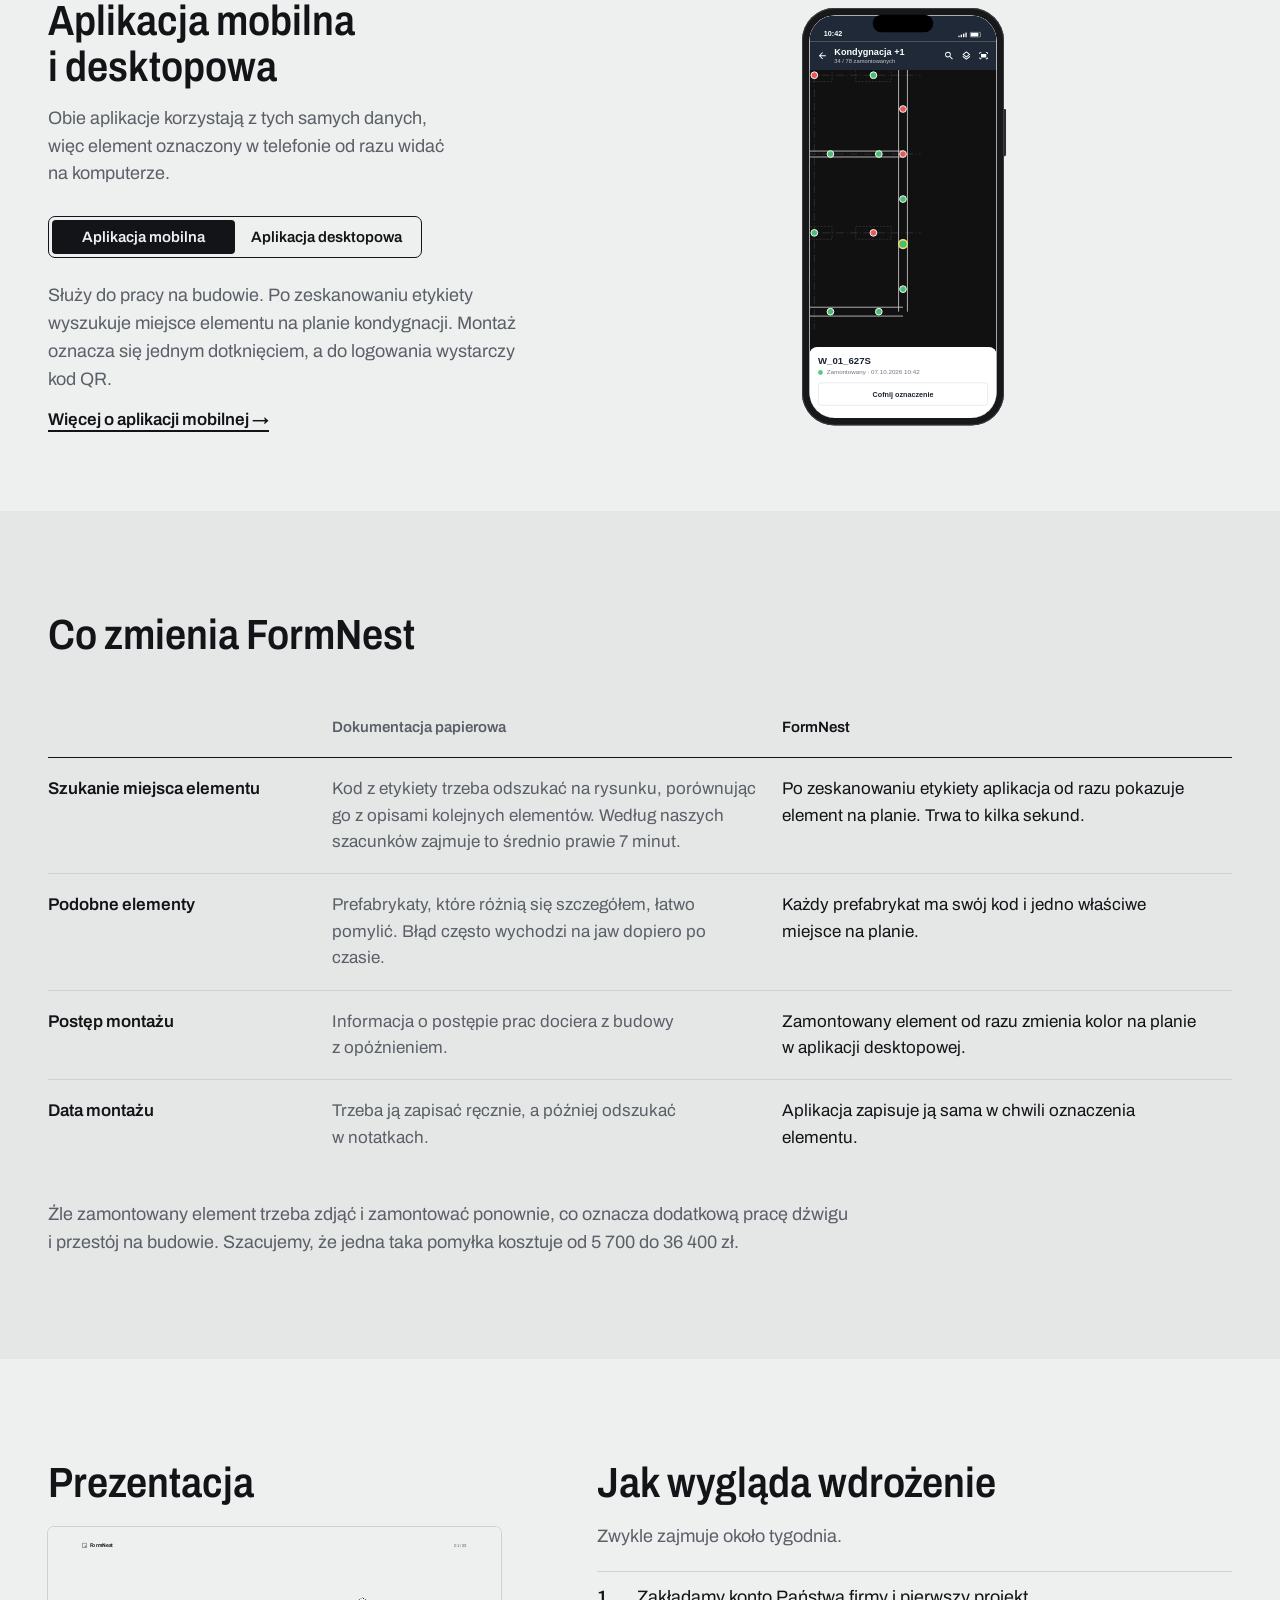
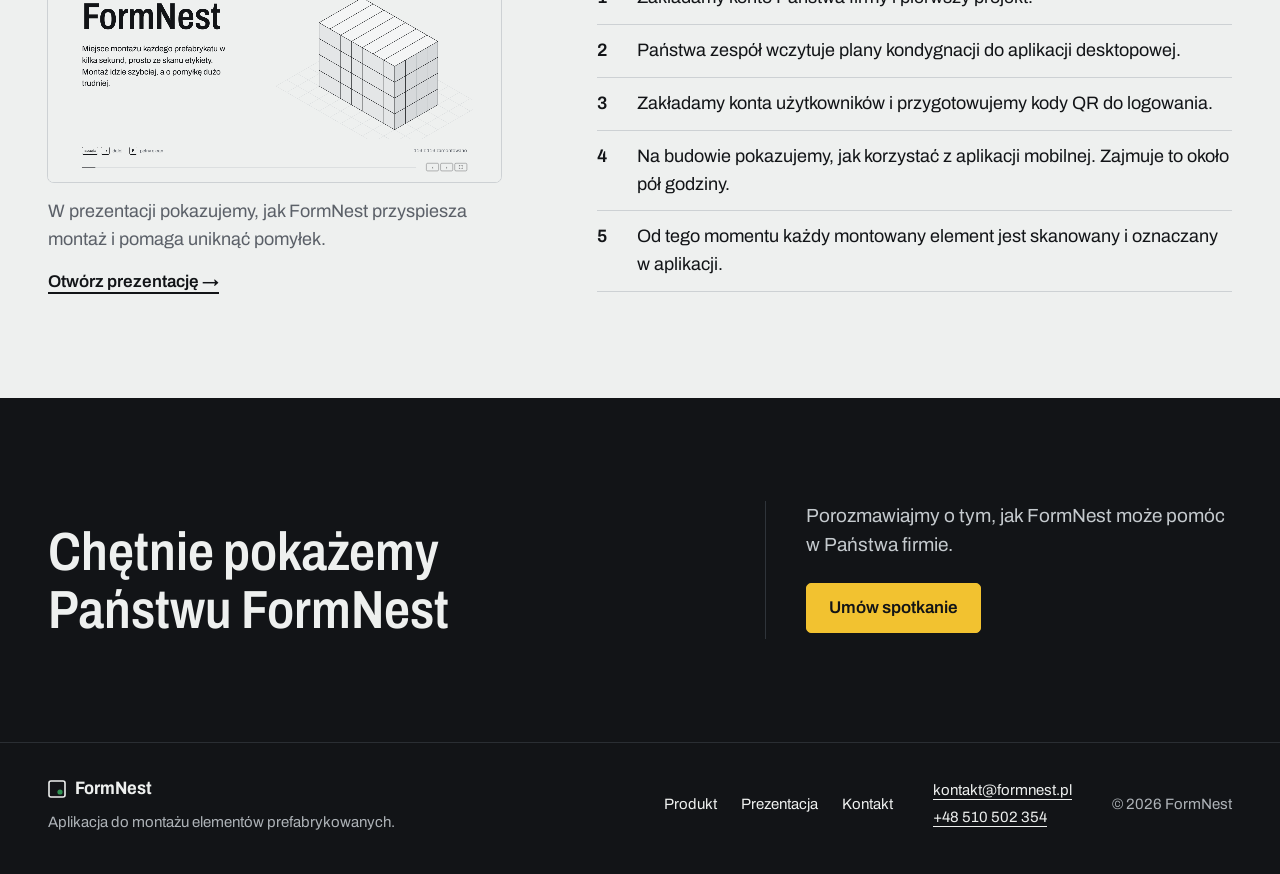
==== commit 5c520ecd: "Dodaj numer telefonu do stopki i strony kontaktowej Co-Authored-By: Claude Opus 5.5 <noreply@anthrop" ====
--- a/index.html
+++ b/index.html
@@ -27,7 +27,7 @@
       <a href="kontakt.html">Kontakt</a>
     </nav>
     <a class="btn btn-sm top-cta" href="kontakt.html">Umów spotkanie</a>
-    <button class="menu-btn" type="button" aria-expanded="false" aria-controls="menu">Menu</button>
+    <button class="menu-btn" type="button" aria-expanded="false" aria-controls="menu"><span>Menu</span><span>Zamknij</span></button>
   </div>
 </header>
 
@@ -157,7 +157,7 @@
       <p>Aplikacja do montażu elementów prefabrykowanych.</p>
     </div>
     <nav class="foot-nav" aria-label="Stopka"><a href="produkt.html">Produkt</a><a href="prezentacja/index.html">Prezentacja</a><a href="kontakt.html">Kontakt</a></nav>
-    <p><a href="mailto:kontakt@formnest.pl">kontakt@formnest.pl</a></p>
+    <p class="foot-contact"><a href="mailto:kontakt@formnest.pl">kontakt@formnest.pl</a><a href="tel:+48510502354">+48 510 502 354</a></p>
     <p class="foot-copy">© 2026 FormNest</p>
   </div>
 </footer>
--- a/css/style.css
+++ b/css/style.css
@@ -50,7 +50,11 @@
 .menu a{padding:8px 12px;border-radius:5px;font-size:16px;text-decoration:none;transition:background-color .15s ease}
 .menu a:hover{background:var(--alt)}
 .menu a[aria-current="page"]{text-decoration:underline;text-decoration-thickness:1.5px;text-underline-offset:6px}
-.menu-btn{display:none;min-height:42px;padding:0 14px;border:1.5px solid var(--ink);border-radius:5px;background:none;font:600 15px var(--font);color:var(--ink);cursor:pointer}
+.menu-btn{display:none;min-height:42px;padding:0 14px;border:1.5px solid var(--ink);border-radius:5px;background:none;font:600 15px var(--font);color:var(--ink);cursor:pointer;-webkit-tap-highlight-color:transparent}
+/* both labels share one cell, so the button keeps the width of the longer one */
+.menu-btn span{grid-area:1/1}
+.menu-btn[aria-expanded="true"] span:first-child,.menu-btn[aria-expanded="false"] span:last-child{visibility:hidden}
+.brand,.top-cta,.menu-btn{flex-shrink:0}
 @media (max-width:719px){
   .menu{display:none;position:absolute;top:var(--top);left:0;right:0;flex-direction:column;gap:0;padding:4px var(--gut) 18px;background:var(--bg);border-bottom:1px solid var(--hair)}
   .menu.is-open{display:flex}
@@ -58,12 +62,13 @@
   .menu a:first-child{border-top:0}
   .menu a:hover{background:none}
   .top-cta{margin-left:auto}
-  .menu-btn{display:inline-flex;align-items:center}
-}
-@media (max-width:379px){.top-cta{display:none}.menu-btn{margin-left:auto}}
+  .menu-btn{display:inline-grid;place-items:center}
+}
+/* logo + "Umów spotkanie" + menu button need ~425px; below that the CTA goes (Kontakt is in the menu) */
+@media (max-width:439px){.top-cta{display:none}.menu-btn{margin-left:auto}}
 
 /* ---------- sections ---------- */
-.sec{padding:clamp(72px,8vw,120px) 0}
+.sec{padding:clamp(56px,8vw,120px) 0}
 .sec-alt{background:var(--alt)}
 .sec-head{max-width:820px;margin-bottom:clamp(36px,4.5vw,60px)}
 .sec-head p{margin-top:16px;font-size:clamp(18px,1.35vw,20px);color:var(--ink2);max-width:38em}
@@ -115,6 +120,18 @@
 .demo-phone .act:focus-visible{outline:3px solid var(--yel);outline-offset:2px}
 .demo-phone .mb-plan g{cursor:pointer}
 @media (min-width:1000px){.demo{grid-template-columns:minmax(0,7fr) minmax(0,5fr);gap:64px}}
+/* phones: the plan sits right under the intro, above the labels and the code field that drive it */
+@media (max-width:999px){
+  .demo{display:flex;flex-direction:column;align-items:stretch;gap:0}
+  .demo-copy{display:contents}
+  .demo-copy>h2{order:1}
+  .demo-copy>p:not(.demo-k){order:2}
+  .demo-phone{order:3;max-width:230px;margin:28px auto 0}
+  .demo-k{order:4}
+  .demo-labels{order:5}
+  .demo-form{order:6}
+  .demo-reset{order:7;align-self:flex-start}
+}
 
 /* ---------- tabs (segmented) ---------- */
 .seg{display:inline-flex;max-width:100%;overflow-x:auto;border:1.5px solid var(--ink);border-radius:6px;scrollbar-width:none}
@@ -211,6 +228,7 @@
 .foot a{color:var(--bg);text-underline-offset:4px}
 .foot-nav a{text-decoration:none}
 .foot-nav a:hover{text-decoration:underline}
+.foot-contact{display:grid;gap:4px}
 @media (min-width:900px){.foot-in{grid-template-columns:minmax(0,4fr) auto auto auto;align-items:center;gap:40px}.foot-copy{text-align:right}}
 
 /* ---------- product page ---------- */
@@ -240,6 +258,7 @@
 .dxf-tags b{font-weight:600}
 .dxf-tags span{display:block;color:var(--ink2)}
 .dxf-tags>div:last-child{text-align:right}
+@media (max-width:599px){.dxf-tags{flex-direction:column;gap:10px}.dxf-tags>div:last-child{text-align:left}}
 
 
 
@@ -291,6 +310,15 @@
 /* honeypot for bots, kept out of sight and out of the tab order */
 .form-trap{position:absolute;left:-9999px;width:1px;height:1px;overflow:hidden}
 .contact-art{margin:0}
+/* phones: the building stands between the intro and the form, so it is seen before typing starts */
+@media (max-width:999px){
+  .contact{display:flex;flex-direction:column;gap:0}
+  .contact-main{display:contents}
+  .contact-main h1{order:1}
+  .contact-main .lead{order:2}
+  .contact-art{order:3;width:100%;max-width:340px;margin:24px auto 0}
+  .form{order:4}
+}
 .build{position:relative;aspect-ratio:780/600;user-select:none}
 .build svg{display:block;width:100%;height:100%;overflow:visible}
 .build polygon{transition:fill .15s ease}
